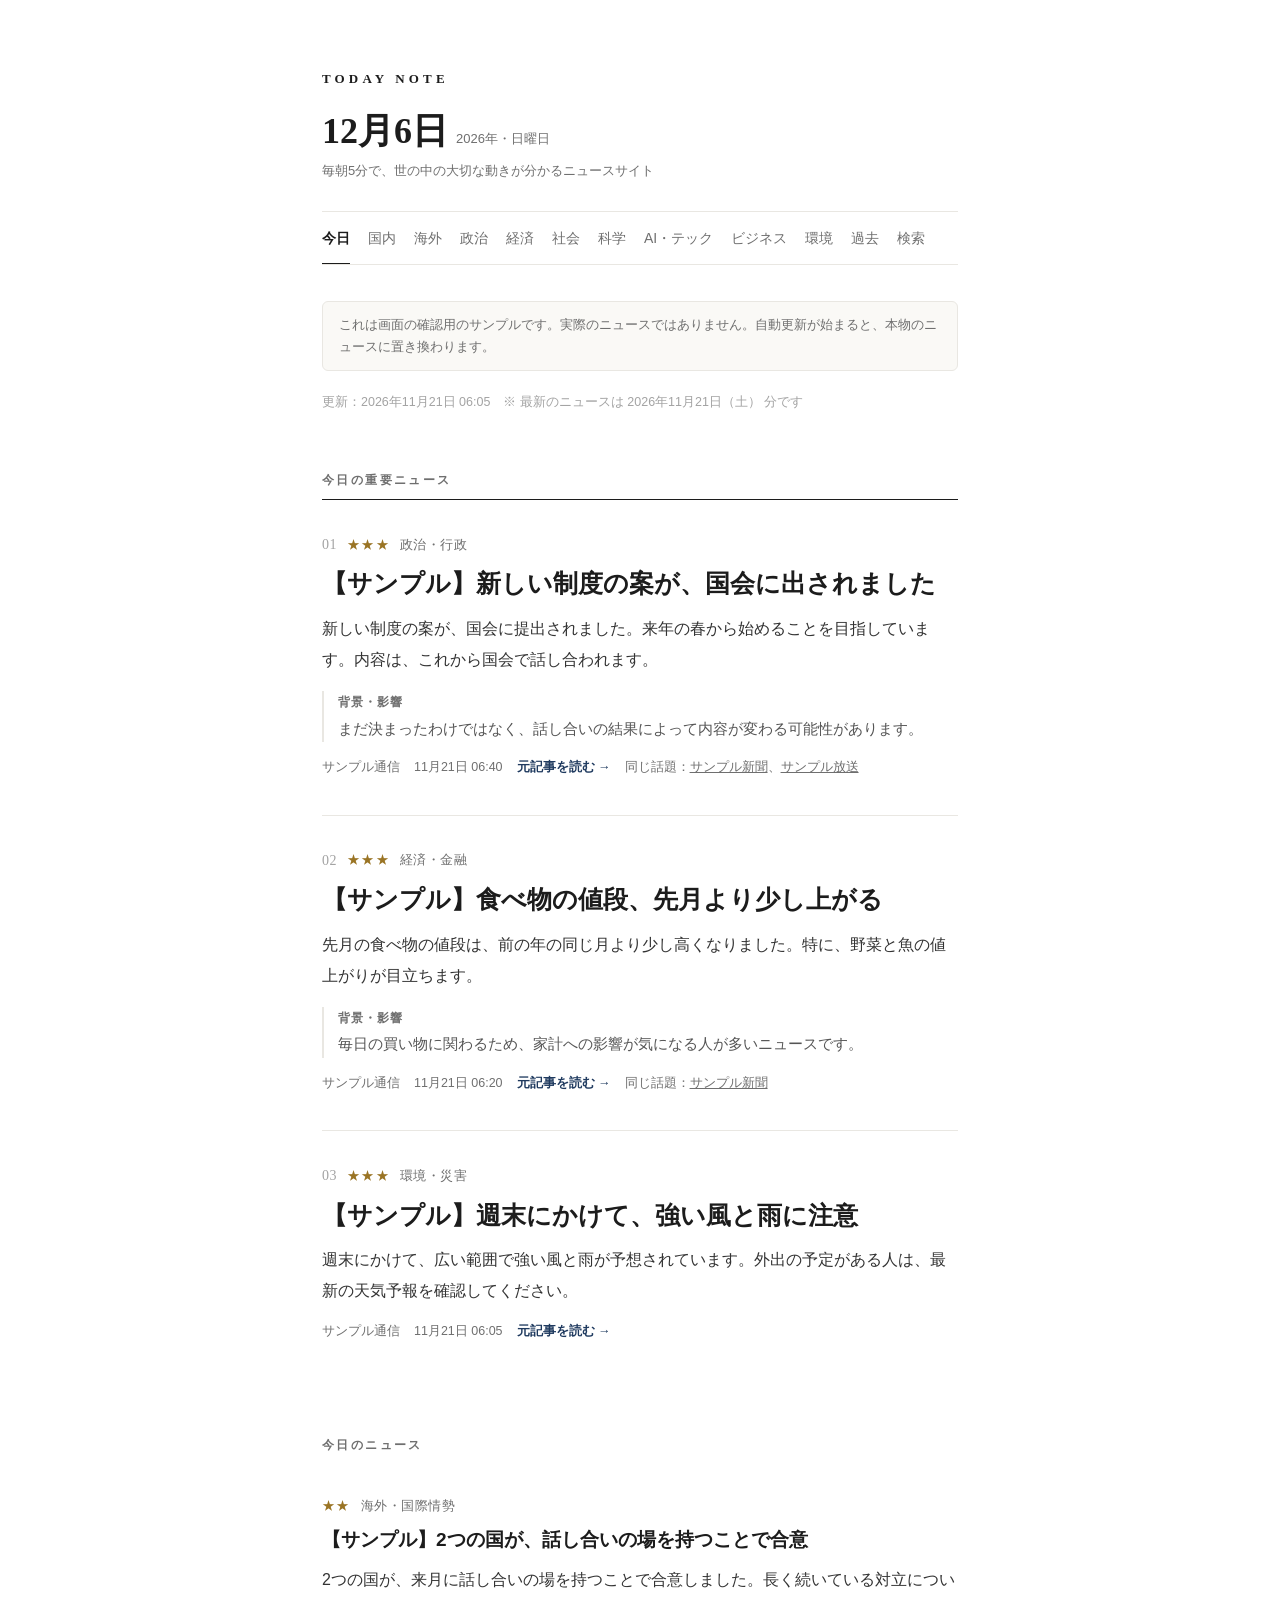
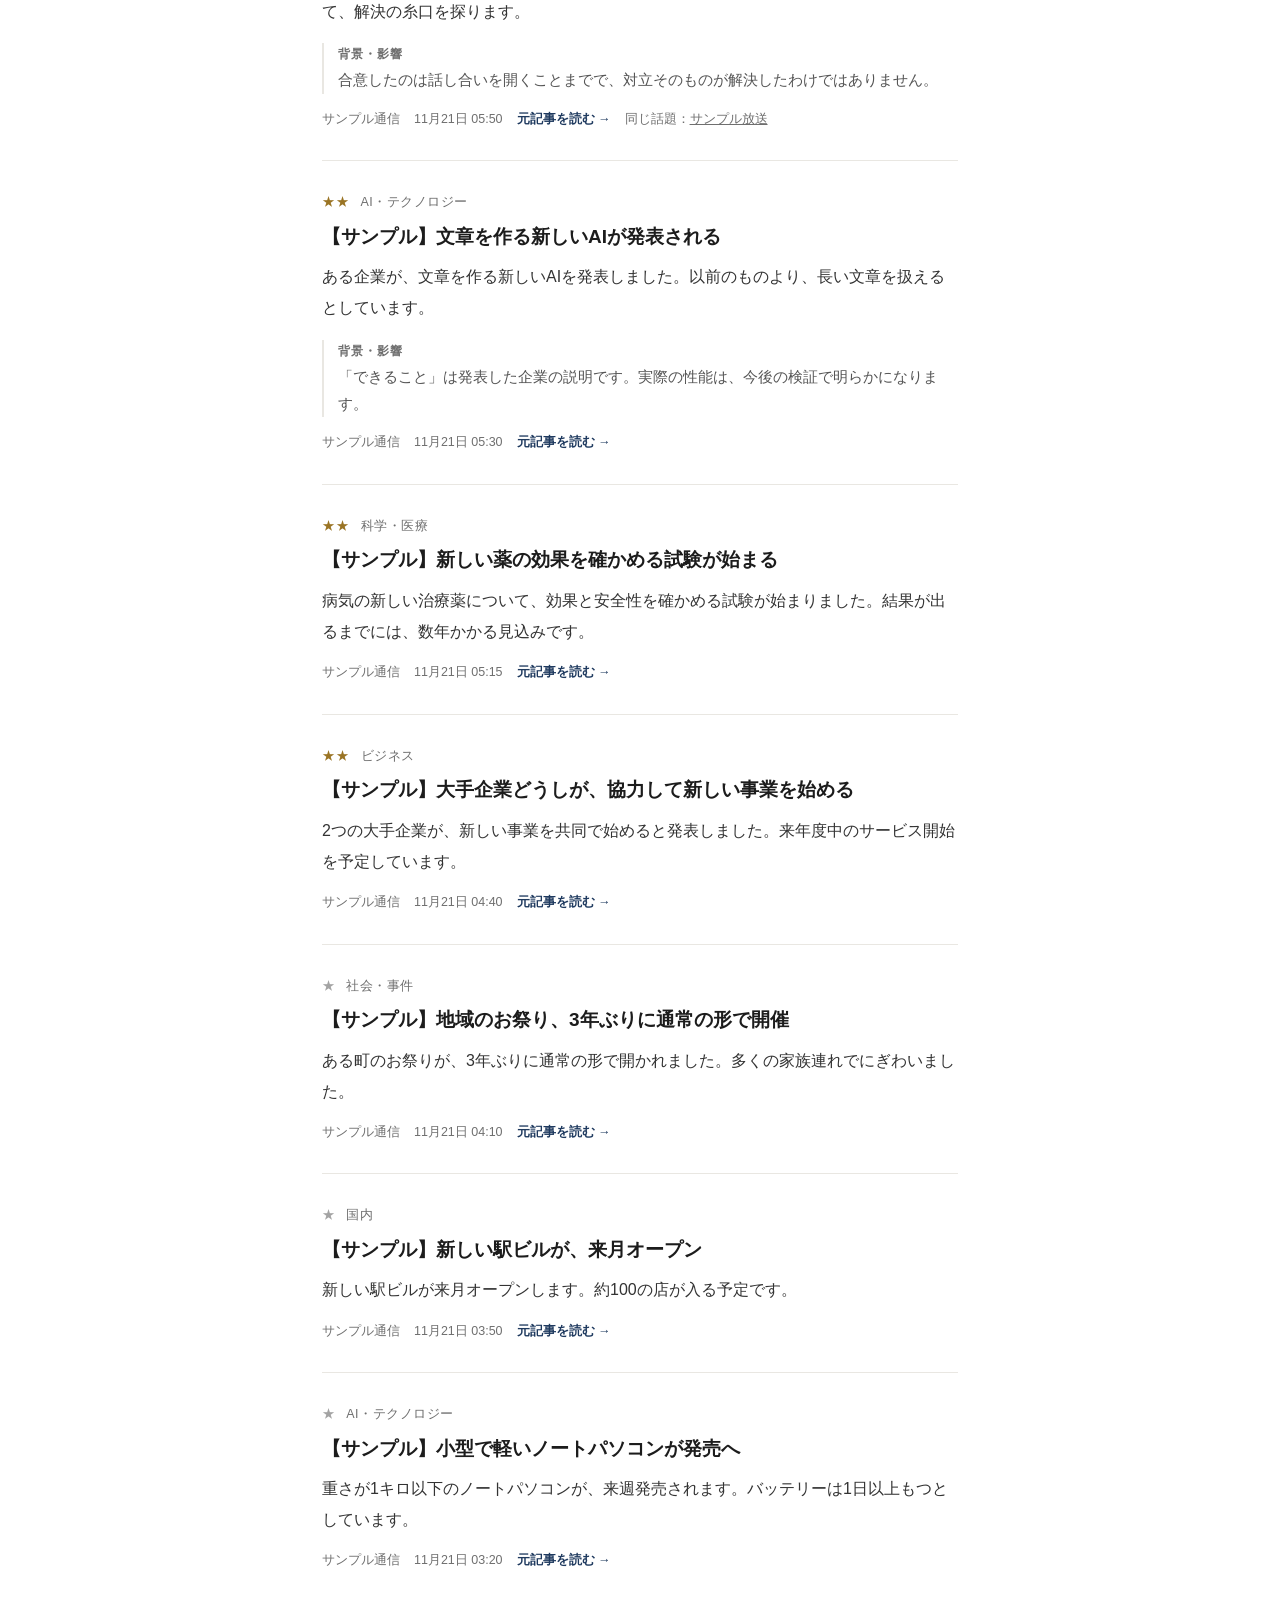
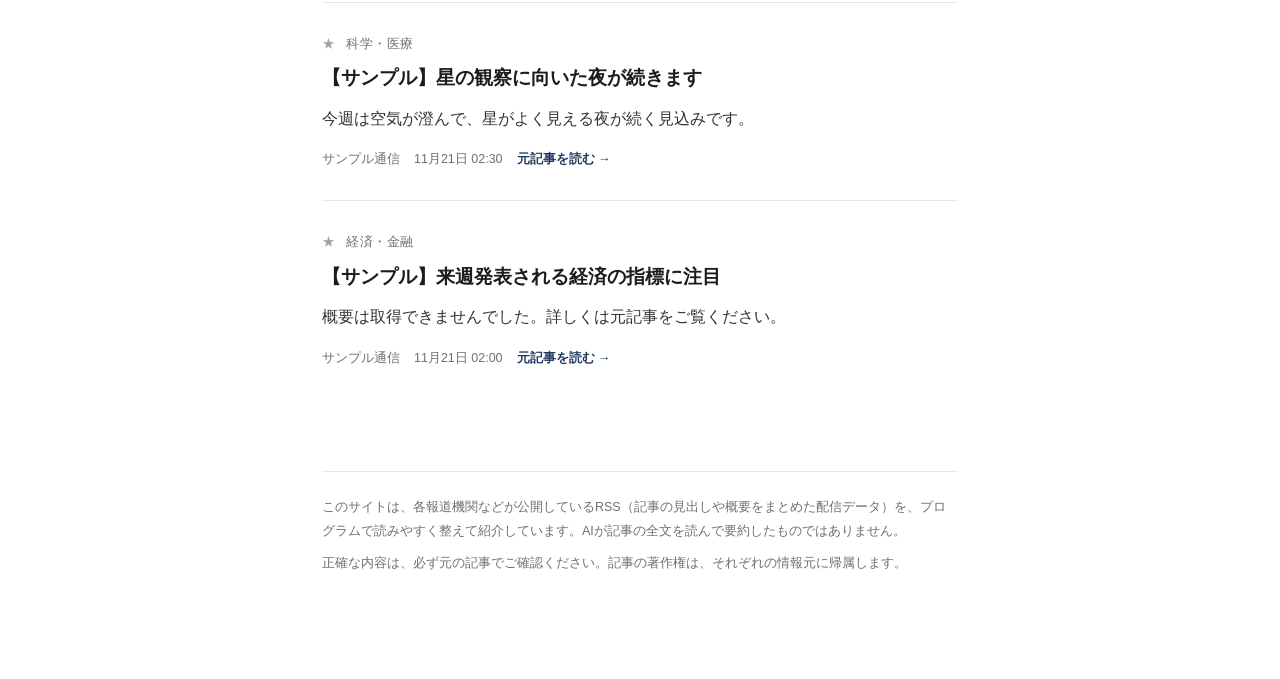
==== index.html @ 6f282672 "Add files via upload" ====
<!doctype html>
<html lang="ja">
<head>
<meta charset="utf-8">
<meta name="viewport" content="width=device-width, initial-scale=1">
<title>TODAY NOTE</title>
<meta name="description" content="毎朝5分で、世の中の大切な動きが分かるニュースサイト">
<meta name="theme-color" content="#ffffff">
<link rel="stylesheet" href="assets/style.css">
</head>
<body data-page="home">
<div class="wrap">
<header id="site-header" class="site-header"></header>
<main id="main" class="main"><p class="status">読み込み中…</p></main>
<footer id="site-footer" class="site-footer"></footer>
</div>
<noscript><p class="status">このサイトを表示するには、JavaScript を有効にしてください。</p></noscript>
<script src="assets/app.js"></script>
</body>
</html>
---- assets/style.css ----
/* TODAY NOTE — style.css
   白を基調に、余白と文字の読みやすさを重視したデザインです。 */

:root {
  --ink: #1c1c1c;
  --text: #333333;
  --muted: #6f6f6f;
  --faint: #a3a3a3;
  --line: #e9e7e2;
  --soft: #faf9f6;
  --accent: #1f3a5f;
  --star: #9a7424;
  --sans: -apple-system, BlinkMacSystemFont, "Hiragino Kaku Gothic ProN", "Hiragino Sans",
    "Noto Sans JP", "Yu Gothic", "Meiryo", sans-serif;
  --serif: "Hiragino Mincho ProN", "Noto Serif JP", "Yu Mincho", "YuMincho", "Times New Roman", serif;
}

* {
  box-sizing: border-box;
}

html {
  -webkit-text-size-adjust: 100%;
}

body {
  margin: 0;
  background: #ffffff;
  color: var(--text);
  font-family: var(--sans);
  font-size: 16px;
  line-height: 1.8;
  -webkit-font-smoothing: antialiased;
}

a {
  color: inherit;
}

a:focus-visible,
input:focus-visible {
  outline: 2px solid var(--accent);
  outline-offset: 3px;
  border-radius: 2px;
}

.wrap {
  max-width: 700px;
  margin: 0 auto;
  padding: 0 22px 72px;
}

/* ---------- ヘッダー ---------- */

.site-header {
  padding-top: 44px;
}

.brand {
  display: inline-block;
  font-family: var(--serif);
  font-size: 13px;
  font-weight: 700;
  letter-spacing: 0.32em;
  color: var(--ink);
  text-decoration: none;
}

.today {
  margin: 14px 0 4px;
  color: var(--ink);
}

.today-main {
  font-family: var(--serif);
  font-size: 30px;
  font-weight: 700;
  line-height: 1.35;
}

.today-sub {
  margin-left: 8px;
  font-size: 13px;
  color: var(--muted);
}

.tagline {
  margin: 0;
  font-size: 13px;
  color: var(--muted);
}

.nav {
  display: flex;
  gap: 18px;
  margin-top: 28px;
  border-top: 1px solid var(--line);
  border-bottom: 1px solid var(--line);
  overflow-x: auto;
  white-space: nowrap;
  scrollbar-width: none;
  -webkit-overflow-scrolling: touch;
}

.nav::-webkit-scrollbar {
  display: none;
}

.nav a {
  flex: none;
  padding: 14px 0 12px;
  margin-bottom: -1px;
  font-size: 14px;
  color: var(--muted);
  text-decoration: none;
  border-bottom: 2px solid transparent;
}

.nav a:hover {
  color: var(--ink);
}

.nav a[aria-current="page"] {
  color: var(--ink);
  font-weight: 700;
  border-bottom-color: var(--ink);
}

/* ---------- 本文まわり ---------- */

.main {
  padding-top: 8px;
  min-height: 50vh;
}

.status {
  padding: 56px 0;
  text-align: center;
  font-size: 14px;
  color: var(--muted);
}

.notice {
  margin: 28px 0 0;
  padding: 12px 16px;
  background: var(--soft);
  border: 1px solid var(--line);
  border-radius: 6px;
  font-size: 13px;
  line-height: 1.7;
  color: var(--muted);
}

.updated {
  margin: 20px 0 0;
  font-size: 12.5px;
  color: var(--faint);
}

.section-title {
  margin: 56px 0 8px;
  font-size: 12px;
  font-weight: 700;
  letter-spacing: 0.2em;
  color: var(--muted);
}

.page-title {
  margin: 48px 0 8px;
  font-family: var(--serif);
  font-size: 26px;
  line-height: 1.4;
  color: var(--ink);
}

.page-lead {
  margin: 0 0 8px;
  font-size: 14px;
  color: var(--muted);
}

.day-heading {
  margin: 48px 0 0;
  padding-bottom: 6px;
  border-bottom: 1px solid var(--ink);
  font-size: 13px;
  font-weight: 700;
  letter-spacing: 0.06em;
  color: var(--muted);
}

/* ---------- ニュース1件 ---------- */

.item {
  padding: 30px 0;
  border-bottom: 1px solid var(--line);
}

.item:last-child {
  border-bottom: 0;
}

.item-meta {
  display: flex;
  flex-wrap: wrap;
  gap: 4px 10px;
  align-items: center;
  margin: 0 0 8px;
  font-size: 12.5px;
  letter-spacing: 0.04em;
  color: var(--muted);
}

.stars {
  color: var(--star);
  letter-spacing: 0.1em;
}

.stars.imp-1 {
  color: var(--faint);
}

.item-title {
  margin: 0 0 10px;
  font-size: 18px;
  font-weight: 700;
  line-height: 1.55;
  color: var(--ink);
}

.item-title a {
  text-decoration: none;
}

.item-title a:hover {
  text-decoration: underline;
  text-underline-offset: 3px;
}

.item-summary {
  margin: 0;
  font-size: 15.5px;
  line-height: 1.95;
}

.background {
  margin: 16px 0 0;
  padding-left: 14px;
  border-left: 2px solid var(--line);
  font-size: 14.5px;
  line-height: 1.85;
  color: #555555;
}

.background-label {
  display: block;
  margin-bottom: 2px;
  font-size: 12px;
  font-weight: 700;
  letter-spacing: 0.08em;
  color: var(--muted);
}

.background p {
  margin: 0;
}

.item-foot {
  display: flex;
  flex-wrap: wrap;
  gap: 4px 14px;
  margin: 14px 0 0;
  font-size: 12.5px;
  color: var(--muted);
}

.item-foot .read {
  font-weight: 700;
  color: var(--accent);
  text-decoration: none;
}

.item-foot .read:hover {
  text-decoration: underline;
  text-underline-offset: 3px;
}

.also a {
  color: var(--muted);
}

/* ---------- 今日の重要ニュース（大きめの表示） ---------- */

.lead-list {
  border-top: 1px solid var(--ink);
}

.lead {
  padding: 32px 0 36px;
}

.lead .item-title {
  font-family: var(--serif);
  font-size: 22px;
  line-height: 1.5;
}

.lead .item-summary {
  font-size: 16px;
}

.lead-no {
  font-family: var(--serif);
  font-size: 14px;
  color: var(--faint);
}

/* ---------- 過去のニュース ---------- */

.date-list {
  margin: 0;
  padding: 0;
  list-style: none;
}

.date-list li {
  border-bottom: 1px solid var(--line);
}

.date-list a {
  display: flex;
  justify-content: space-between;
  padding: 14px 0;
  color: var(--ink);
  text-decoration: none;
}

.date-list a:hover {
  text-decoration: underline;
  text-underline-offset: 3px;
}

.date-list .count {
  font-size: 13px;
  color: var(--muted);
}

.day-nav {
  display: flex;
  justify-content: space-between;
  gap: 16px;
  margin-top: 40px;
  padding-top: 20px;
  border-top: 1px solid var(--line);
  font-size: 14px;
}

.day-nav a {
  color: var(--accent);
  text-decoration: none;
}

.day-nav a:hover {
  text-decoration: underline;
  text-underline-offset: 3px;
}

.more {
  margin: 24px 0 0;
  font-size: 14px;
}

.more a {
  color: var(--accent);
  text-decoration: none;
  font-weight: 700;
}

.more a:hover {
  text-decoration: underline;
  text-underline-offset: 3px;
}

/* ---------- 検索 ---------- */

.search-box {
  margin: 24px 0 8px;
}

.search-box input {
  width: 100%;
  padding: 14px 16px;
  font: inherit;
  font-size: 16px;
  color: var(--ink);
  background: #ffffff;
  border: 1px solid #cfcdc7;
  border-radius: 6px;
}

.search-count {
  margin: 20px 0 0;
  font-size: 13px;
  color: var(--muted);
}

/* ---------- フッター ---------- */

.site-footer {
  margin-top: 72px;
  padding-top: 24px;
  border-top: 1px solid var(--line);
  font-size: 12.5px;
  line-height: 1.9;
  color: var(--muted);
}

.site-footer p {
  margin: 0 0 8px;
}

/* ---------- 広い画面 ---------- */

@media (min-width: 640px) {
  .wrap {
    padding: 0 32px 96px;
  }

  .site-header {
    padding-top: 64px;
  }

  .today-main {
    font-size: 36px;
  }

  .item-title {
    font-size: 19px;
  }

  .lead .item-title {
    font-size: 25px;
  }

  .item-summary {
    font-size: 16px;
  }
}
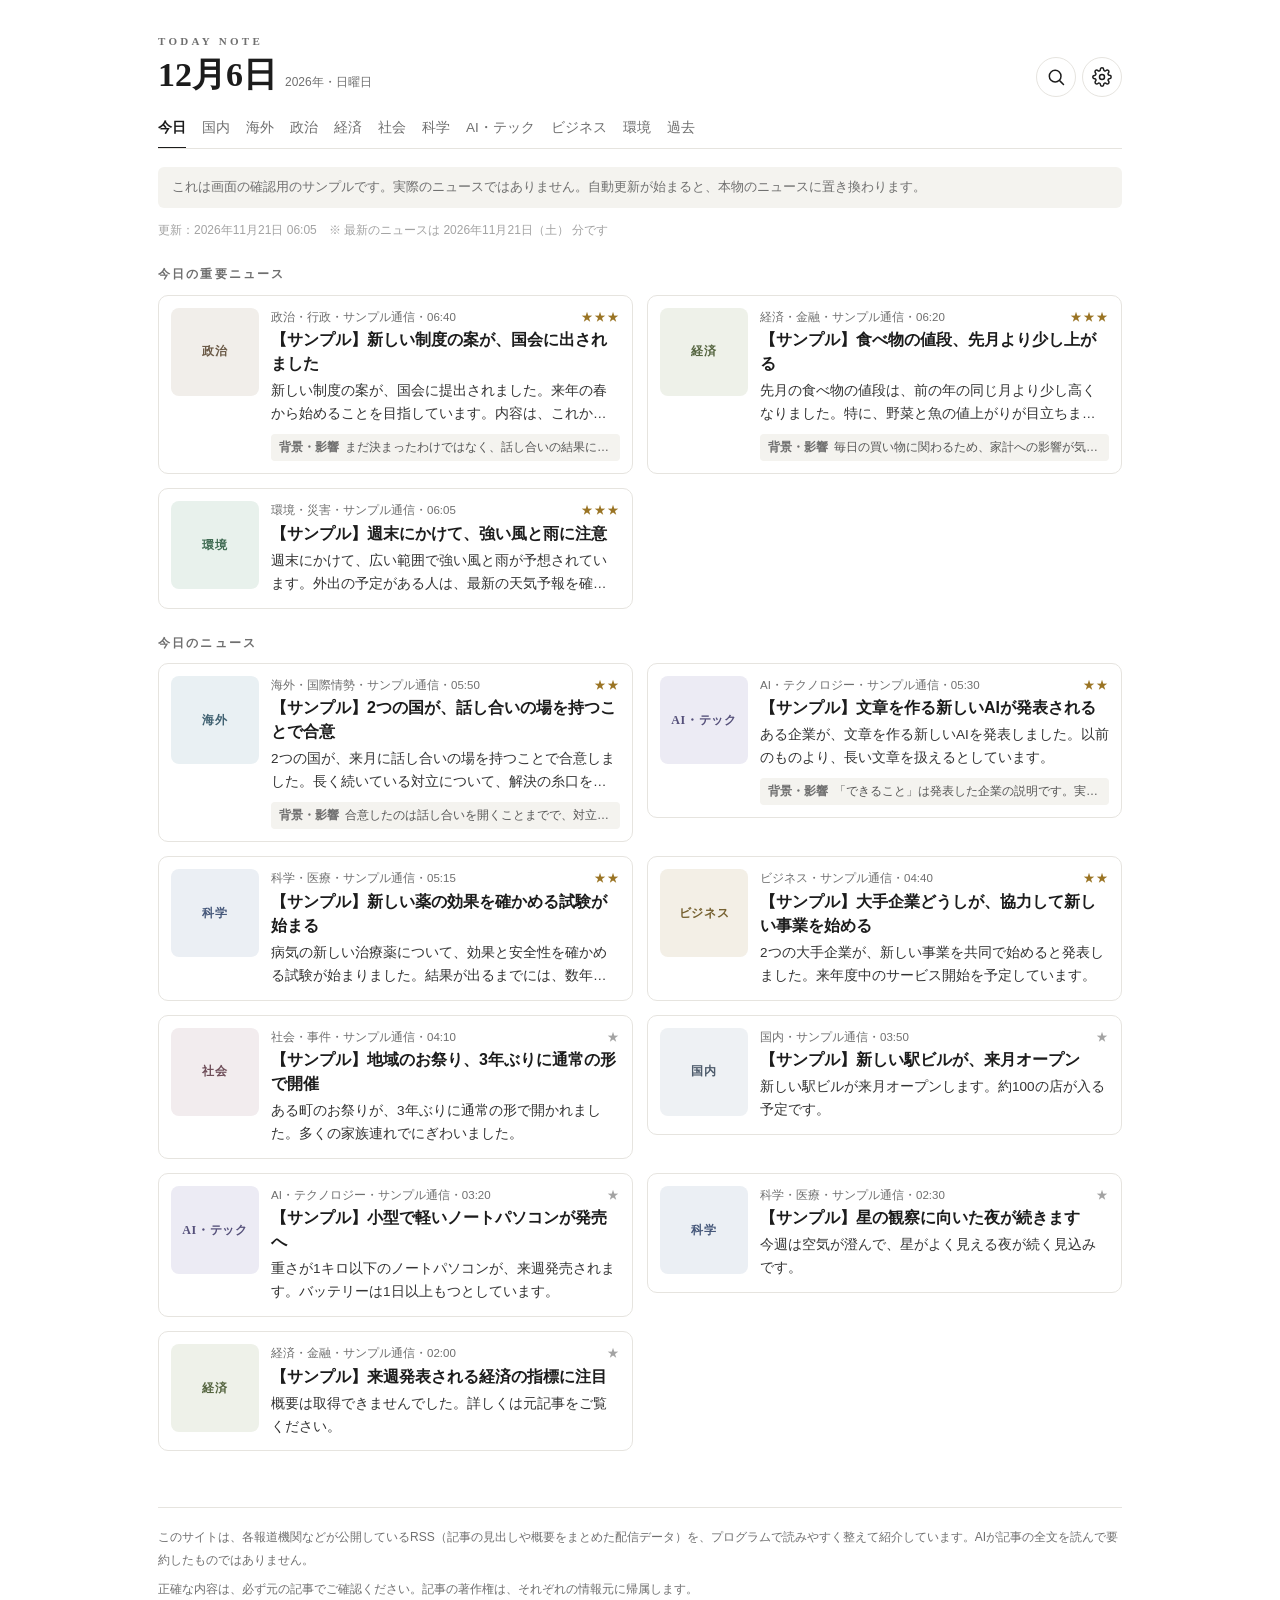
==== commit 4cf3eee6: "Add files via upload" ====
--- a/index.html
+++ b/index.html
@@ -6,7 +6,7 @@
 <title>TODAY NOTE</title>
 <meta name="description" content="毎朝5分で、世の中の大切な動きが分かるニュースサイト">
 <meta name="theme-color" content="#ffffff">
-<link rel="stylesheet" href="assets/style.css">
+<link rel="stylesheet" href="assets/style.css?v=20261122">
 </head>
 <body data-page="home">
 <div class="wrap">
@@ -15,6 +15,6 @@
 <footer id="site-footer" class="site-footer"></footer>
 </div>
 <noscript><p class="status">このサイトを表示するには、JavaScript を有効にしてください。</p></noscript>
-<script src="assets/app.js"></script>
+<script src="assets/app.js?v=20261122"></script>
 </body>
 </html>
--- a/assets/style.css
+++ b/assets/style.css
@@ -1,100 +1,129 @@
 /* TODAY NOTE — style.css
-   白を基調に、余白と文字の読みやすさを重視したデザインです。 */
+   白基調。1画面にたくさん見られるよう、コンパクトなカード型にしています。 */
 
 :root {
   --ink: #1c1c1c;
   --text: #333333;
   --muted: #6f6f6f;
   --faint: #a3a3a3;
-  --line: #e9e7e2;
-  --soft: #faf9f6;
+  --line: #e6e4df;
+  --soft: #f4f3ef;
   --accent: #1f3a5f;
   --star: #9a7424;
+  --scale: 1;
   --sans: -apple-system, BlinkMacSystemFont, "Hiragino Kaku Gothic ProN", "Hiragino Sans",
     "Noto Sans JP", "Yu Gothic", "Meiryo", sans-serif;
   --serif: "Hiragino Mincho ProN", "Noto Serif JP", "Yu Mincho", "YuMincho", "Times New Roman", serif;
 }
 
-* {
-  box-sizing: border-box;
-}
-
-html {
-  -webkit-text-size-adjust: 100%;
-}
+/* 文字サイズの設定（右上の歯車から切り替え） */
+html[data-size="s"] { --scale: 0.92; }
+html[data-size="l"] { --scale: 1.14; }
+
+* { box-sizing: border-box; }
+
+html { -webkit-text-size-adjust: 100%; }
 
 body {
   margin: 0;
   background: #ffffff;
   color: var(--text);
   font-family: var(--sans);
-  font-size: 16px;
-  line-height: 1.8;
+  font-size: calc(15px * var(--scale));
+  line-height: 1.7;
   -webkit-font-smoothing: antialiased;
 }
 
-a {
-  color: inherit;
-}
+a { color: inherit; }
 
 a:focus-visible,
+button:focus-visible,
 input:focus-visible {
   outline: 2px solid var(--accent);
-  outline-offset: 3px;
-  border-radius: 2px;
+  outline-offset: 2px;
+  border-radius: 3px;
 }
 
 .wrap {
-  max-width: 700px;
+  max-width: 1020px;
   margin: 0 auto;
-  padding: 0 22px 72px;
+  padding: 0 14px 64px;
 }
 
 /* ---------- ヘッダー ---------- */
 
-.site-header {
-  padding-top: 44px;
+.site-header { padding-top: 18px; }
+
+.head-row {
+  display: flex;
+  align-items: flex-end;
+  justify-content: space-between;
+  gap: 12px;
 }
 
 .brand {
-  display: inline-block;
+  display: block;
   font-family: var(--serif);
-  font-size: 13px;
-  font-weight: 700;
-  letter-spacing: 0.32em;
-  color: var(--ink);
+  font-size: 11px;
+  font-weight: 700;
+  letter-spacing: 0.3em;
+  color: var(--muted);
   text-decoration: none;
 }
 
-.today {
-  margin: 14px 0 4px;
-  color: var(--ink);
-}
+.today { margin: 2px 0 0; color: var(--ink); line-height: 1.3; }
 
 .today-main {
   font-family: var(--serif);
-  font-size: 30px;
-  font-weight: 700;
-  line-height: 1.35;
+  font-size: 28px;
+  font-weight: 700;
 }
 
 .today-sub {
   margin-left: 8px;
-  font-size: 13px;
-  color: var(--muted);
-}
-
-.tagline {
-  margin: 0;
-  font-size: 13px;
-  color: var(--muted);
+  font-size: 12px;
+  color: var(--muted);
+}
+
+.icons { display: flex; gap: 6px; }
+
+.icon-btn {
+  display: inline-flex;
+  align-items: center;
+  justify-content: center;
+  width: 40px;
+  height: 40px;
+  padding: 0;
+  color: var(--ink);
+  background: #ffffff;
+  border: 1px solid var(--line);
+  border-radius: 50%;
+  cursor: pointer;
+}
+
+.icon-btn:hover { background: var(--soft); }
+
+.icon-btn[aria-current="page"],
+.icon-btn[aria-expanded="true"] {
+  background: var(--ink);
+  color: #ffffff;
+  border-color: var(--ink);
+}
+
+.icon-btn svg {
+  width: 20px;
+  height: 20px;
+  fill: none;
+  stroke: currentColor;
+  stroke-width: 1.8;
+  stroke-linecap: round;
+  stroke-linejoin: round;
 }
 
 .nav {
   display: flex;
-  gap: 18px;
-  margin-top: 28px;
-  border-top: 1px solid var(--line);
+  gap: 16px;
+  margin-top: 12px;
   border-bottom: 1px solid var(--line);
   overflow-x: auto;
   white-space: nowrap;
@@ -102,23 +131,19 @@
   -webkit-overflow-scrolling: touch;
 }
 
-.nav::-webkit-scrollbar {
-  display: none;
-}
+.nav::-webkit-scrollbar { display: none; }
 
 .nav a {
   flex: none;
-  padding: 14px 0 12px;
+  padding: 8px 0 7px;
   margin-bottom: -1px;
-  font-size: 14px;
+  font-size: 13.5px;
   color: var(--muted);
   text-decoration: none;
   border-bottom: 2px solid transparent;
 }
 
-.nav a:hover {
-  color: var(--ink);
-}
+.nav a:hover { color: var(--ink); }
 
 .nav a[aria-current="page"] {
   color: var(--ink);
@@ -126,323 +151,345 @@
   border-bottom-color: var(--ink);
 }
 
+/* ---------- 設定パネル ---------- */
+
+.settings {
+  margin-top: 12px;
+  padding: 14px 16px;
+  background: var(--soft);
+  border-radius: 8px;
+  font-size: 13px;
+}
+
+.settings[hidden] { display: none; }
+
+.setting-row {
+  display: flex;
+  flex-wrap: wrap;
+  align-items: center;
+  gap: 8px 12px;
+  padding: 4px 0;
+}
+
+.setting-label { min-width: 6em; color: var(--muted); }
+
+.seg { display: inline-flex; border: 1px solid #cfcdc7; border-radius: 6px; overflow: hidden; }
+
+.seg button {
+  padding: 6px 14px;
+  font: inherit;
+  color: var(--text);
+  background: #ffffff;
+  border: 0;
+  border-right: 1px solid #cfcdc7;
+  cursor: pointer;
+}
+
+.seg button:last-child { border-right: 0; }
+
+.seg button[aria-pressed="true"] {
+  background: var(--ink);
+  color: #ffffff;
+}
+
 /* ---------- 本文まわり ---------- */
 
-.main {
-  padding-top: 8px;
-  min-height: 50vh;
-}
+.main { padding-top: 4px; min-height: 50vh; }
 
 .status {
-  padding: 56px 0;
+  padding: 48px 0;
   text-align: center;
   font-size: 14px;
   color: var(--muted);
 }
 
 .notice {
-  margin: 28px 0 0;
-  padding: 12px 16px;
+  margin: 14px 0 0;
+  padding: 10px 14px;
   background: var(--soft);
+  border-radius: 6px;
+  font-size: 12.5px;
+  line-height: 1.7;
+  color: var(--muted);
+}
+
+.updated { margin: 12px 0 0; font-size: 12px; color: var(--faint); }
+
+.section-title {
+  margin: 24px 0 10px;
+  font-size: 12px;
+  font-weight: 700;
+  letter-spacing: 0.18em;
+  color: var(--muted);
+}
+
+.page-title {
+  margin: 22px 0 4px;
+  font-family: var(--serif);
+  font-size: 22px;
+  line-height: 1.4;
+  color: var(--ink);
+}
+
+.page-lead { margin: 0 0 4px; font-size: 13px; color: var(--muted); }
+
+.day-heading {
+  margin: 26px 0 10px;
+  padding-bottom: 5px;
+  border-bottom: 1px solid var(--ink);
+  font-size: 12.5px;
+  font-weight: 700;
+  letter-spacing: 0.05em;
+  color: var(--muted);
+}
+
+/* ---------- ニュースのカード ---------- */
+
+.items {
+  display: grid;
+  grid-template-columns: minmax(0, 1fr);
+  gap: 10px;
+  align-items: start;
+}
+
+.card {
+  min-width: 0;
+  display: flex;
+  gap: 12px;
+  padding: 12px;
+  background: #ffffff;
   border: 1px solid var(--line);
-  border-radius: 6px;
+  border-radius: 10px;
+  cursor: pointer;
+}
+
+.card:hover { border-color: #cfcdc7; }
+
+/* 画像（ないとき・読み込めないときは、カテゴリの代わり画像） */
+.thumb {
+  position: relative;
+  flex: none;
+  display: flex;
+  align-items: center;
+  justify-content: center;
+  width: 76px;
+  height: 76px;
+  overflow: hidden;
+  border-radius: 8px;
+  background: var(--soft);
+  color: var(--muted);
+  font-family: var(--serif);
+  font-size: 12px;
+  font-weight: 700;
+  letter-spacing: 0.06em;
+  text-align: center;
+  line-height: 1.4;
+}
+
+.thumb img {
+  position: absolute;
+  inset: 0;
+  width: 100%;
+  height: 100%;
+  object-fit: cover;
+}
+
+html[data-images="off"] .thumb { display: none; }
+
+.cat-domestic .thumb, .thumb.cat-domestic { background: #eef1f4; color: #4d5b6b; }
+.cat-world .thumb, .thumb.cat-world { background: #e9f0f3; color: #3f6070; }
+.cat-politics .thumb, .thumb.cat-politics { background: #f1eeea; color: #6b5a47; }
+.cat-economy .thumb, .thumb.cat-economy { background: #eef1e9; color: #54643f; }
+.cat-society .thumb, .thumb.cat-society { background: #f2ecee; color: #6e4d58; }
+.cat-science .thumb, .thumb.cat-science { background: #ebeff4; color: #46587a; }
+.cat-tech .thumb, .thumb.cat-tech { background: #ecebf4; color: #55507a; }
+.cat-business .thumb, .thumb.cat-business { background: #f3efe6; color: #75602f; }
+.cat-environment .thumb, .thumb.cat-environment { background: #e8f1ec; color: #3f6a52; }
+
+.body { flex: 1; min-width: 0; }
+
+.row {
+  display: flex;
+  align-items: flex-start;
+  justify-content: space-between;
+  gap: 8px;
+}
+
+.meta {
+  margin: 0;
+  min-width: 0;
+  overflow: hidden;
+  white-space: nowrap;
+  text-overflow: ellipsis;
+  font-size: 11.5px;
+  line-height: 1.6;
+  color: var(--muted);
+}
+
+.stars {
+  flex: none;
+  font-size: 11.5px;
+  line-height: 1.6;
+  letter-spacing: 0.08em;
+  color: var(--star);
+}
+
+.stars.imp-1 { color: var(--faint); }
+
+.title {
+  margin: 2px 0 4px;
+  font-size: 15.5px;
+  font-weight: 700;
+  line-height: 1.5;
+  color: var(--ink);
+}
+
+.title-btn {
+  display: block;
+  width: 100%;
+  margin: 0;
+  padding: 0;
+  font: inherit;
+  text-align: left;
+  color: inherit;
+  background: none;
+  border: 0;
+  cursor: pointer;
+}
+
+.summary {
+  margin: 0;
   font-size: 13px;
   line-height: 1.7;
-  color: var(--muted);
-}
-
-.updated {
-  margin: 20px 0 0;
-  font-size: 12.5px;
-  color: var(--faint);
-}
-
-.section-title {
-  margin: 56px 0 8px;
+  display: -webkit-box;
+  -webkit-line-clamp: 2;
+  -webkit-box-orient: vertical;
+  overflow: hidden;
+}
+
+.bg {
+  margin: 8px 0 0;
+  padding: 4px 8px;
+  background: var(--soft);
+  border-radius: 4px;
   font-size: 12px;
-  font-weight: 700;
-  letter-spacing: 0.2em;
-  color: var(--muted);
-}
-
-.page-title {
-  margin: 48px 0 8px;
-  font-family: var(--serif);
-  font-size: 26px;
-  line-height: 1.4;
-  color: var(--ink);
-}
-
-.page-lead {
-  margin: 0 0 8px;
-  font-size: 14px;
-  color: var(--muted);
-}
-
-.day-heading {
-  margin: 48px 0 0;
-  padding-bottom: 6px;
-  border-bottom: 1px solid var(--ink);
-  font-size: 13px;
-  font-weight: 700;
-  letter-spacing: 0.06em;
-  color: var(--muted);
-}
-
-/* ---------- ニュース1件 ---------- */
-
-.item {
-  padding: 30px 0;
-  border-bottom: 1px solid var(--line);
-}
-
-.item:last-child {
-  border-bottom: 0;
-}
-
-.item-meta {
-  display: flex;
-  flex-wrap: wrap;
-  gap: 4px 10px;
-  align-items: center;
-  margin: 0 0 8px;
-  font-size: 12.5px;
-  letter-spacing: 0.04em;
-  color: var(--muted);
-}
-
-.stars {
-  color: var(--star);
-  letter-spacing: 0.1em;
-}
-
-.stars.imp-1 {
-  color: var(--faint);
-}
-
-.item-title {
-  margin: 0 0 10px;
-  font-size: 18px;
-  font-weight: 700;
-  line-height: 1.55;
-  color: var(--ink);
-}
-
-.item-title a {
-  text-decoration: none;
-}
-
-.item-title a:hover {
-  text-decoration: underline;
-  text-underline-offset: 3px;
-}
-
-.item-summary {
-  margin: 0;
-  font-size: 15.5px;
-  line-height: 1.95;
-}
-
-.background {
-  margin: 16px 0 0;
-  padding-left: 14px;
-  border-left: 2px solid var(--line);
-  font-size: 14.5px;
-  line-height: 1.85;
+  line-height: 1.6;
   color: #555555;
-}
-
-.background-label {
-  display: block;
-  margin-bottom: 2px;
-  font-size: 12px;
-  font-weight: 700;
-  letter-spacing: 0.08em;
-  color: var(--muted);
-}
-
-.background p {
-  margin: 0;
-}
-
-.item-foot {
-  display: flex;
-  flex-wrap: wrap;
-  gap: 4px 14px;
-  margin: 14px 0 0;
-  font-size: 12.5px;
-  color: var(--muted);
-}
-
-.item-foot .read {
+  overflow: hidden;
+  white-space: nowrap;
+  text-overflow: ellipsis;
+}
+
+.bg-label { margin-right: 6px; font-weight: 700; color: var(--muted); }
+
+.detail { display: none; margin-top: 10px; font-size: 12.5px; color: var(--muted); }
+
+.detail p { margin: 0 0 4px; }
+
+.read {
   font-weight: 700;
   color: var(--accent);
   text-decoration: none;
 }
 
-.item-foot .read:hover {
-  text-decoration: underline;
-  text-underline-offset: 3px;
-}
-
-.also a {
-  color: var(--muted);
-}
-
-/* ---------- 今日の重要ニュース（大きめの表示） ---------- */
-
-.lead-list {
-  border-top: 1px solid var(--ink);
-}
-
-.lead {
-  padding: 32px 0 36px;
-}
-
-.lead .item-title {
-  font-family: var(--serif);
-  font-size: 22px;
-  line-height: 1.5;
-}
-
-.lead .item-summary {
-  font-size: 16px;
-}
-
-.lead-no {
-  font-family: var(--serif);
-  font-size: 14px;
-  color: var(--faint);
-}
+.read:hover { text-decoration: underline; text-underline-offset: 3px; }
+
+.also a { color: var(--muted); }
+
+/* タップして開いたとき */
+.card.open .summary { display: block; -webkit-line-clamp: unset; }
+.card.open .bg { white-space: normal; }
+.card.open .detail { display: block; }
+.card.open .meta { white-space: normal; }
 
 /* ---------- 過去のニュース ---------- */
 
-.date-list {
-  margin: 0;
-  padding: 0;
-  list-style: none;
-}
-
-.date-list li {
-  border-bottom: 1px solid var(--line);
-}
+.date-list { margin: 0; padding: 0; list-style: none; }
+.date-list li { border-bottom: 1px solid var(--line); }
 
 .date-list a {
   display: flex;
   justify-content: space-between;
-  padding: 14px 0;
+  padding: 13px 0;
   color: var(--ink);
   text-decoration: none;
 }
 
-.date-list a:hover {
-  text-decoration: underline;
-  text-underline-offset: 3px;
-}
-
-.date-list .count {
-  font-size: 13px;
-  color: var(--muted);
-}
+.date-list a:hover { text-decoration: underline; text-underline-offset: 3px; }
+.date-list .count { font-size: 13px; color: var(--muted); }
 
 .day-nav {
   display: flex;
   justify-content: space-between;
   gap: 16px;
-  margin-top: 40px;
-  padding-top: 20px;
+  margin-top: 28px;
+  padding-top: 16px;
   border-top: 1px solid var(--line);
   font-size: 14px;
 }
 
-.day-nav a {
-  color: var(--accent);
-  text-decoration: none;
-}
-
-.day-nav a:hover {
-  text-decoration: underline;
-  text-underline-offset: 3px;
-}
-
-.more {
-  margin: 24px 0 0;
-  font-size: 14px;
-}
-
-.more a {
-  color: var(--accent);
-  text-decoration: none;
-  font-weight: 700;
-}
-
-.more a:hover {
-  text-decoration: underline;
-  text-underline-offset: 3px;
-}
+.day-nav a, .more a { color: var(--accent); text-decoration: none; }
+.day-nav a:hover, .more a:hover { text-decoration: underline; text-underline-offset: 3px; }
+
+.more { margin: 20px 0 0; font-size: 14px; font-weight: 700; }
 
 /* ---------- 検索 ---------- */
 
-.search-box {
-  margin: 24px 0 8px;
-}
+.search-box { margin: 16px 0 8px; }
 
 .search-box input {
   width: 100%;
-  padding: 14px 16px;
+  padding: 12px 14px;
   font: inherit;
   font-size: 16px;
   color: var(--ink);
   background: #ffffff;
   border: 1px solid #cfcdc7;
-  border-radius: 6px;
-}
-
-.search-count {
-  margin: 20px 0 0;
-  font-size: 13px;
-  color: var(--muted);
-}
+  border-radius: 8px;
+}
+
+.chips { display: flex; flex-wrap: wrap; gap: 6px; margin: 8px 0 4px; }
+
+.chip {
+  padding: 5px 12px;
+  font: inherit;
+  font-size: 12.5px;
+  color: var(--muted);
+  background: #ffffff;
+  border: 1px solid var(--line);
+  border-radius: 999px;
+  cursor: pointer;
+}
+
+.chip[aria-pressed="true"] {
+  color: #ffffff;
+  background: var(--ink);
+  border-color: var(--ink);
+}
+
+.search-count { margin: 14px 0 10px; font-size: 13px; color: var(--muted); }
 
 /* ---------- フッター ---------- */
 
 .site-footer {
-  margin-top: 72px;
-  padding-top: 24px;
+  margin-top: 56px;
+  padding-top: 18px;
   border-top: 1px solid var(--line);
-  font-size: 12.5px;
+  font-size: 12px;
   line-height: 1.9;
   color: var(--muted);
 }
 
-.site-footer p {
-  margin: 0 0 8px;
-}
-
-/* ---------- 広い画面 ---------- */
-
-@media (min-width: 640px) {
-  .wrap {
-    padding: 0 32px 96px;
-  }
-
-  .site-header {
-    padding-top: 64px;
-  }
-
-  .today-main {
-    font-size: 36px;
-  }
-
-  .item-title {
-    font-size: 19px;
-  }
-
-  .lead .item-title {
-    font-size: 25px;
-  }
-
-  .item-summary {
-    font-size: 16px;
-  }
-}
+.site-footer p { margin: 0 0 6px; }
+
+/* ---------- 広い画面（PC）：2列に並べる ---------- */
+
+@media (min-width: 760px) {
+  .wrap { padding: 0 28px 80px; }
+  .site-header { padding-top: 32px; }
+  .today-main { font-size: 34px; }
+  .items { grid-template-columns: repeat(2, minmax(0, 1fr)); gap: 14px; }
+  .thumb { width: 88px; height: 88px; }
+  .title { font-size: 16px; }
+  .summary { font-size: 13.5px; }
+}
